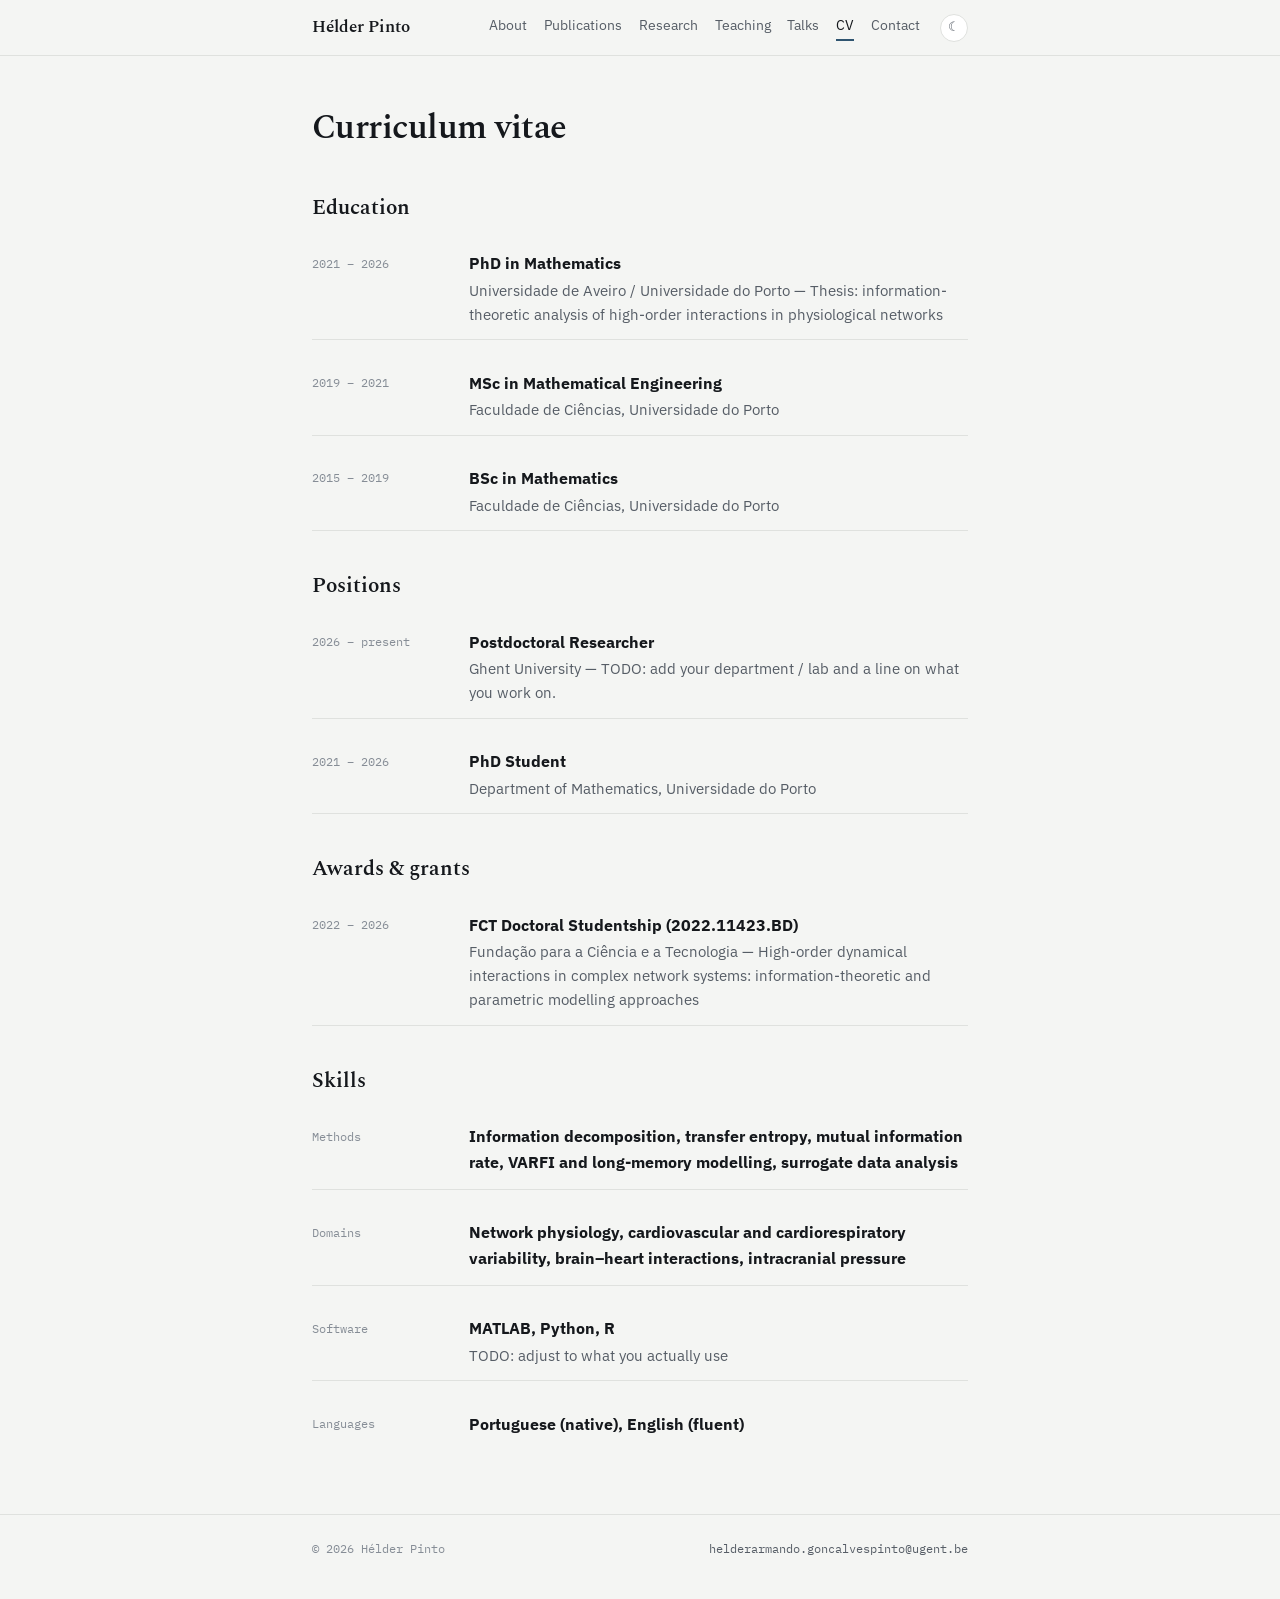
==== cv.html @ 0df9c5d6 "Initial site Static personal academic website: seven pages, no build step. Content lives in data/*.j" ====
<!doctype html>
<html lang="en">
<head>
  <meta charset="utf-8">
  <meta name="viewport" content="width=device-width, initial-scale=1">
  <title>CV</title>
  <link rel="preconnect" href="https://fonts.googleapis.com">
  <link rel="preconnect" href="https://fonts.gstatic.com" crossorigin>
  <link rel="stylesheet" href="https://fonts.googleapis.com/css2?family=Spectral:ital,wght@0,400;0,600;1,400&family=IBM+Plex+Sans:wght@400;500;600&family=IBM+Plex+Mono:wght@400&display=swap">
  <link rel="stylesheet" href="assets/style.css">
</head>
<body>
  <main>
    <div class="wrap" data-render="cv">
      <h1>Curriculum vitae</h1>

    </div>
  </main>
  <script src="data/site.js"></script>
  <script src="data/cv.js"></script>
  <script src="assets/site.js"></script>
</body>
</html>
---- assets/style.css ----
/* =====================================================================
   Tokens. The light palette is defined in full on bare :root; the dark
   blocks redefine only these values, so every component styles through
   tokens and never through a media query.
   ===================================================================== */
:root {
  --bg:        #f4f5f3;   /* paper, faint green-grey bias */
  --surface:   #ffffff;
  --text:      #15181c;   /* ink, blue-biased near-black */
  --muted:     #565d66;
  --faint:     #868d96;
  --rule:      #dfe1de;
  --accent:    #2f5470;   /* slate blue */
  --accent-dim:#e6ebef;

  --serif: "Spectral", "Iowan Old Style", Georgia, serif;
  --sans:  "IBM Plex Sans", -apple-system, BlinkMacSystemFont, "Segoe UI", Helvetica, Arial, sans-serif;
  --mono:  "IBM Plex Mono", ui-monospace, "SFMono-Regular", Consolas, monospace;

  --max: 44rem;
}
@media (prefers-color-scheme: dark) {
  :root:not([data-theme="light"]) {
    --bg:        #14171a;
    --surface:   #1c2024;
    --text:      #e6e8e6;
    --muted:     #a0a7ad;
    --faint:     #757c83;
    --rule:      #2b3034;
    --accent:    #8fb6d2;
    --accent-dim:#212a32;
  }
}
:root[data-theme="dark"] {
  --bg:        #14171a;
  --surface:   #1c2024;
  --text:      #e6e8e6;
  --muted:     #a0a7ad;
  --faint:     #757c83;
  --rule:      #2b3034;
  --accent:    #8fb6d2;
  --accent-dim:#212a32;
}

/* ---- base ------------------------------------------------------------ */
*, *::before, *::after { box-sizing: border-box; }
html { -webkit-text-size-adjust: 100%; }

body {
  margin: 0;
  background: var(--bg);
  color: var(--text);
  font-family: var(--sans);
  font-size: 16px;
  line-height: 1.62;
  font-synthesis-weight: none;
}

a { color: var(--accent); text-decoration-thickness: 1px; text-underline-offset: 2px; }
a:hover { text-decoration-thickness: 2px; }
:focus-visible { outline: 2px solid var(--accent); outline-offset: 2px; border-radius: 2px; }

h1, h2, h3 {
  font-family: var(--serif);
  font-weight: 600;
  line-height: 1.2;
  text-wrap: balance;
  margin: 0;
}
h1 { font-size: 2.15rem; letter-spacing: -0.015em; }
h2 { font-size: 1.3rem; }
h3 { font-size: 1.02rem; }
p  { margin: 0; }
img { max-width: 100%; }

.wrap { max-width: var(--max); margin: 0 auto; padding: 0 1.5rem; }

/* Page body: one column, spaced by the layout rather than by margins. */
main .wrap { display: flex; flex-direction: column; gap: 1.1rem; }
main .wrap > h1 { margin-bottom: .2rem; }
main .wrap > h2 { margin-top: 1.6rem; }

/* ---- header ---------------------------------------------------------- */
.site-head {
  position: sticky; top: 0; z-index: 10;
  background: var(--bg);
  border-bottom: 1px solid var(--rule);
}
.site-head .wrap {
  display: flex; align-items: center; gap: 1.25rem; flex-wrap: wrap;
  padding-top: .85rem; padding-bottom: .85rem;
}
.brand {
  margin-right: auto;
  font-family: var(--serif); font-size: 1.05rem; font-weight: 600;
  color: var(--text); text-decoration: none;
}
.brand:hover { color: var(--accent); }

nav.main { display: flex; gap: 1.05rem; flex-wrap: wrap; }
nav.main a {
  font-size: .865rem; color: var(--muted); text-decoration: none;
  padding-bottom: 2px; border-bottom: 2px solid transparent;
}
nav.main a:hover { color: var(--text); }
nav.main a[aria-current="page"] { color: var(--text); border-bottom-color: var(--accent); }

.theme-toggle {
  display: grid; place-items: center;
  width: 28px; height: 28px; border-radius: 50%;
  border: 1px solid var(--rule); background: var(--surface); color: var(--muted);
  font-size: .8rem; line-height: 1; cursor: pointer;
}
.theme-toggle:hover { color: var(--text); border-color: var(--faint); }

/* ---- page ------------------------------------------------------------ */
main { padding: 3.25rem 0 4rem; }
.lede { font-size: 1.06rem; color: var(--muted); }

/* hero */
.hero { display: flex; gap: 1.9rem; align-items: flex-start; flex-wrap: wrap; margin-bottom: .9rem; }
.hero .portrait {
  flex: none; width: 124px; height: 124px;
  border-radius: 3px; object-fit: cover;
  background: var(--accent-dim); border: 1px solid var(--rule);
}
.hero .intro { flex: 1 1 20rem; min-width: 16rem; display: flex; flex-direction: column; gap: .55rem; }
.affil { color: var(--muted); font-size: .95rem; }

/* profile links */
.links { display: flex; flex-wrap: wrap; gap: .45rem; margin: .25rem 0 0; padding: 0; list-style: none; }
.links a {
  display: inline-block; padding: .26rem .75rem;
  font-family: var(--mono); font-size: .75rem; letter-spacing: .01em;
  text-decoration: none; color: var(--muted);
  background: var(--surface); border: 1px solid var(--rule); border-radius: 2px;
}
.links a:hover { color: var(--accent); border-color: var(--accent); }

/* ---- publications ---------------------------------------------------- */
.pub-controls { display: flex; gap: .4rem; flex-wrap: wrap; margin-top: .4rem; }
.pub-controls button {
  font-family: var(--mono); font-size: .75rem; cursor: pointer;
  color: var(--muted); background: var(--surface);
  border: 1px solid var(--rule); border-radius: 2px; padding: .26rem .75rem;
}
.pub-controls button:hover { color: var(--text); }
.pub-controls button[aria-pressed="true"] {
  color: var(--text); background: var(--accent-dim); border-color: var(--accent);
}

/* The year is a real grouping key, so it gets a structural marker. */
.year-head {
  font-family: var(--mono); font-size: .78rem; color: var(--faint);
  font-variant-numeric: tabular-nums;
  margin: 2rem 0 .2rem; padding-bottom: .3rem; border-bottom: 1px solid var(--rule);
}
ol.pubs { list-style: none; margin: 0; padding: 0; display: flex; flex-direction: column; }
.pub { display: flex; flex-direction: column; gap: .12rem; padding: .9rem 0; border-bottom: 1px solid var(--rule); }
.pub:last-child { border-bottom: none; }
.pub .title { font-weight: 600; }
.pub .title a { color: var(--text); text-decoration: none; }
.pub .title a:hover { color: var(--accent); text-decoration: underline; }
.pub .authors { color: var(--muted); font-size: .92rem; }
.pub .authors .me { color: var(--text); font-weight: 600; }
.pub .venue { color: var(--faint); font-size: .92rem; font-family: var(--serif); font-style: italic; }
.pub .meta { display: flex; gap: .7rem; flex-wrap: wrap; margin-top: .35rem; font-family: var(--mono); font-size: .72rem; }
.pub .meta a { color: var(--muted); text-decoration: none; border-bottom: 1px solid var(--rule); }
.pub .meta a:hover { color: var(--accent); border-color: var(--accent); }
.tag {
  margin-left: .45rem; vertical-align: 2px;
  font-family: var(--mono); font-size: .65rem; letter-spacing: .04em; text-transform: uppercase;
  color: var(--accent); background: var(--accent-dim);
  border-radius: 2px; padding: .1rem .35rem;
}
.empty { color: var(--faint); font-style: italic; }

/* ---- entry lists (talks, teaching, news) ----------------------------- */
.entry { display: flex; flex-direction: column; gap: .1rem; padding: 1rem 0; border-bottom: 1px solid var(--rule); }
.entry:last-of-type { border-bottom: none; }
.entry .when { font-family: var(--mono); font-size: .72rem; color: var(--faint); letter-spacing: .02em; }
.entry .what { font-weight: 600; }
.entry .what a { color: var(--text); }
.entry .where { color: var(--muted); font-size: .92rem; }
.entry p { margin-top: .3rem; color: var(--muted); font-size: .94rem; }

/* ---- cv / contact rows ----------------------------------------------- */
.cv-row { display: flex; gap: 1.3rem; padding: .8rem 0; border-bottom: 1px solid var(--rule); }
.cv-row:last-child { border-bottom: none; }
.cv-row .years {
  flex: none; width: 8.5rem; padding-top: .15rem;
  font-family: var(--mono); font-size: .76rem; color: var(--faint);
  font-variant-numeric: tabular-nums;
}
.cv-row .body { display: flex; flex-direction: column; gap: .1rem; }
.cv-row .body span { color: var(--muted); font-size: .92rem; }
@media (max-width: 34rem) {
  .cv-row { flex-direction: column; gap: .15rem; }
  .cv-row .years { width: auto; }
}

/* ---- research: software cards ---------------------------------------- */
.cards { display: grid; gap: 1rem; grid-template-columns: repeat(auto-fit, minmax(15rem, 1fr)); }
.card {
  display: flex; flex-direction: column; gap: .35rem;
  background: var(--surface); border: 1px solid var(--rule); border-radius: 3px;
  padding: 1rem 1.1rem;
}
.card p { color: var(--muted); font-size: .93rem; }

/* ---- footer ---------------------------------------------------------- */
footer { margin-top: auto; border-top: 1px solid var(--rule); padding: 1.5rem 0 2.5rem; }
footer .wrap {
  display: flex; justify-content: space-between; gap: 1rem; flex-wrap: wrap;
  font-family: var(--mono); font-size: .74rem; color: var(--faint);
}
footer a { color: var(--muted); text-decoration: none; }
footer a:hover { color: var(--accent); }

@media (prefers-reduced-motion: reduce) {
  * { animation: none !important; transition: none !important; }
}
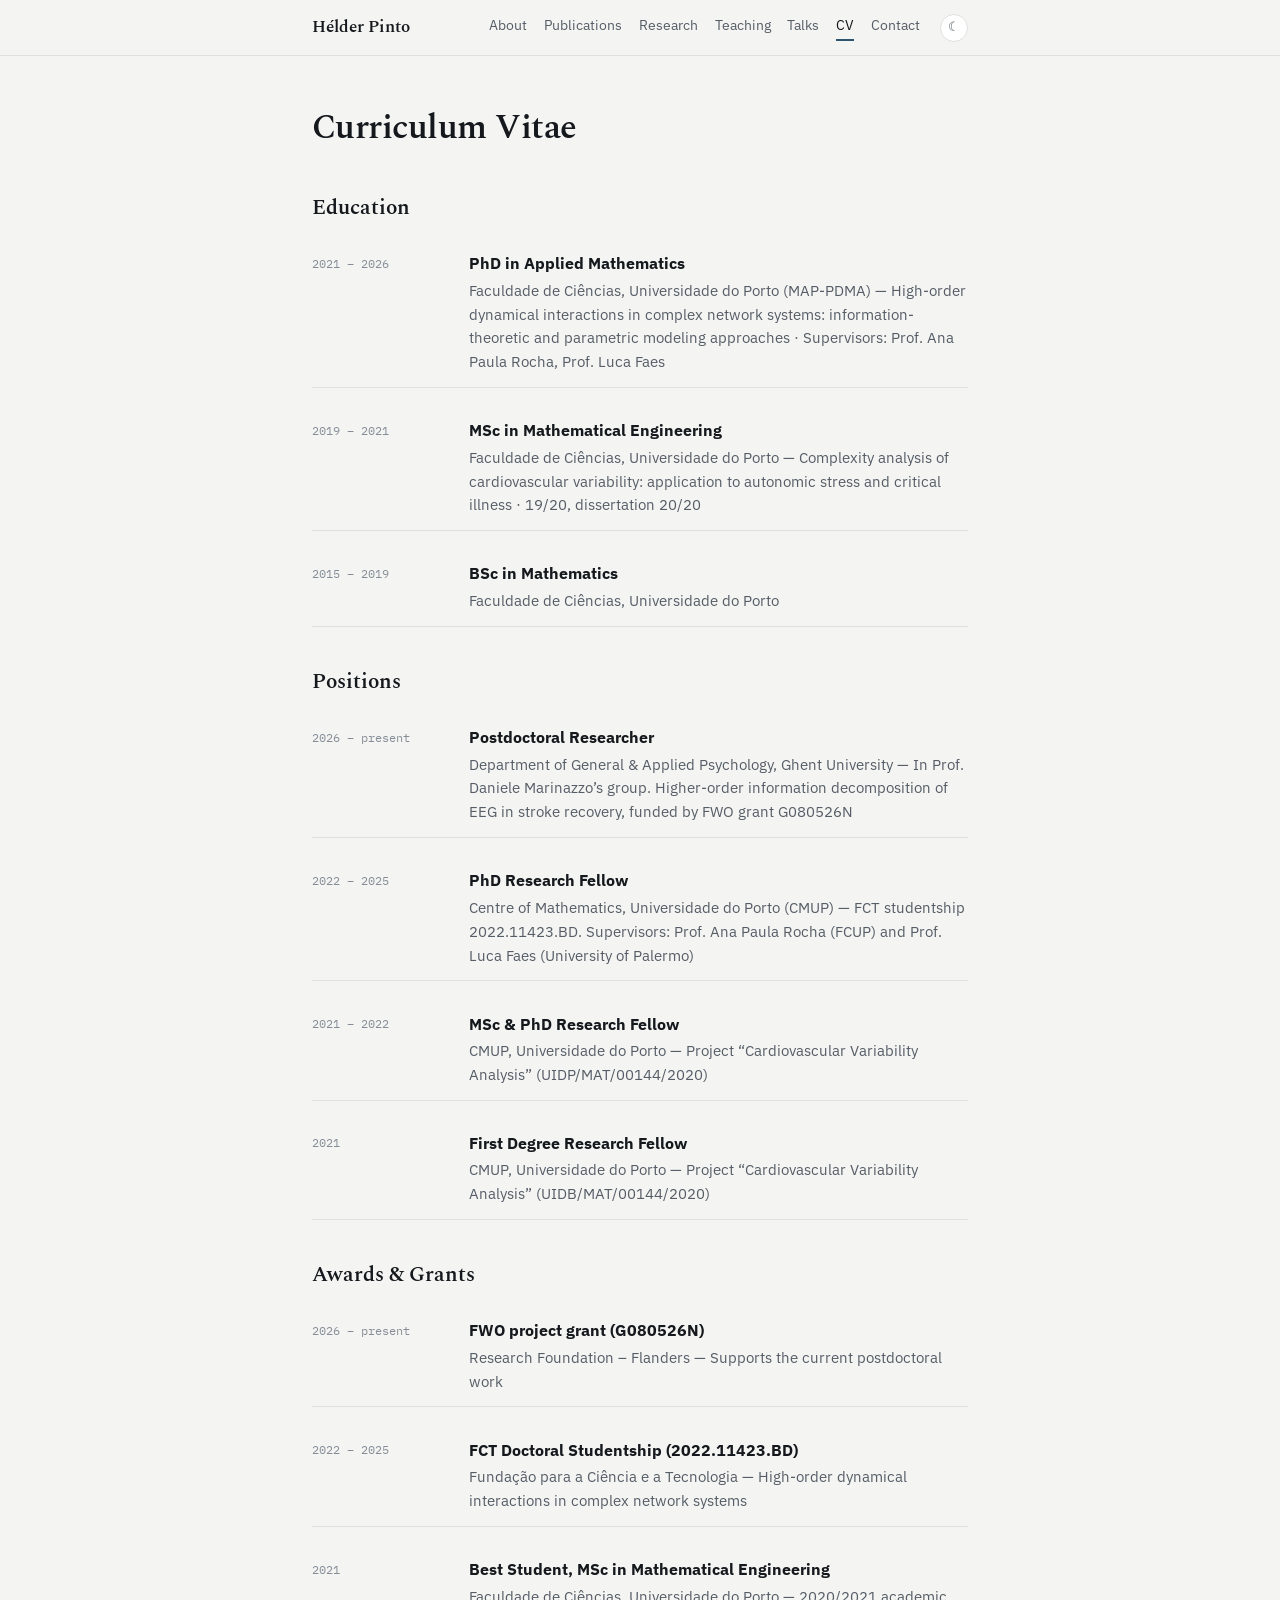
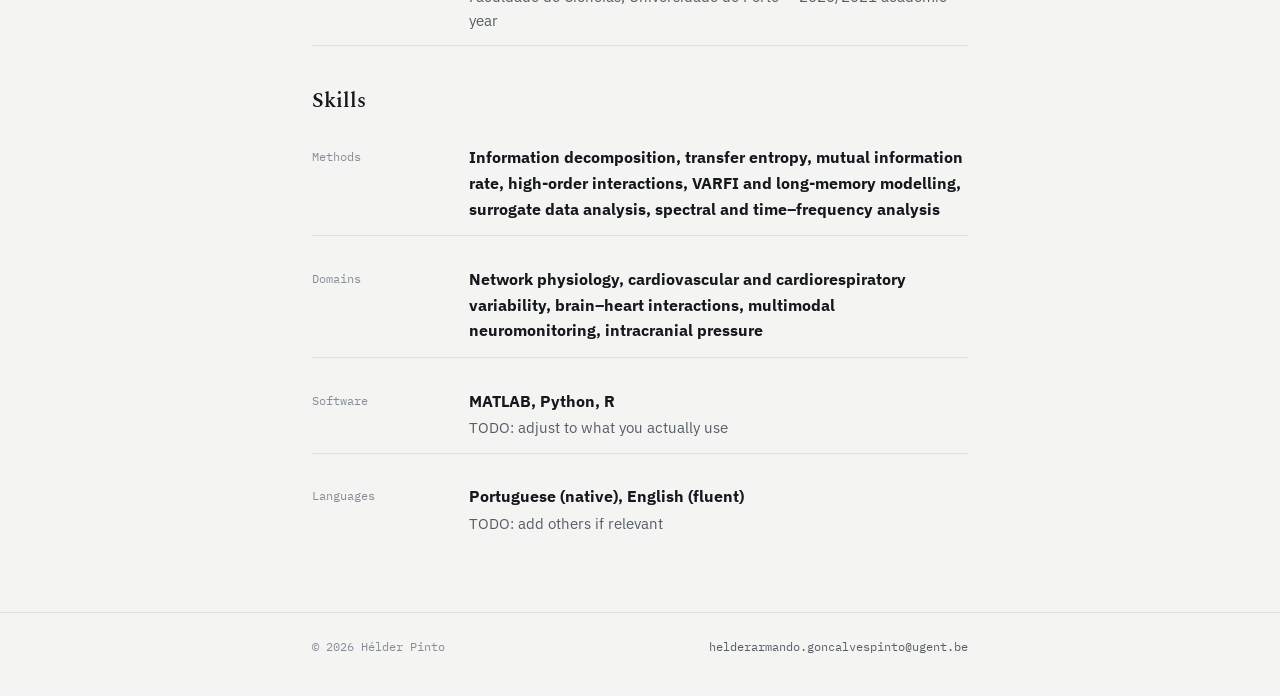
==== commit 627f1eee: "Title case for section headings and filter labels" ====
--- a/cv.html
+++ b/cv.html
@@ -12,7 +12,7 @@
 <body>
   <main>
     <div class="wrap" data-render="cv">
-      <h1>Curriculum vitae</h1>
+      <h1>Curriculum Vitae</h1>
 
     </div>
   </main>
